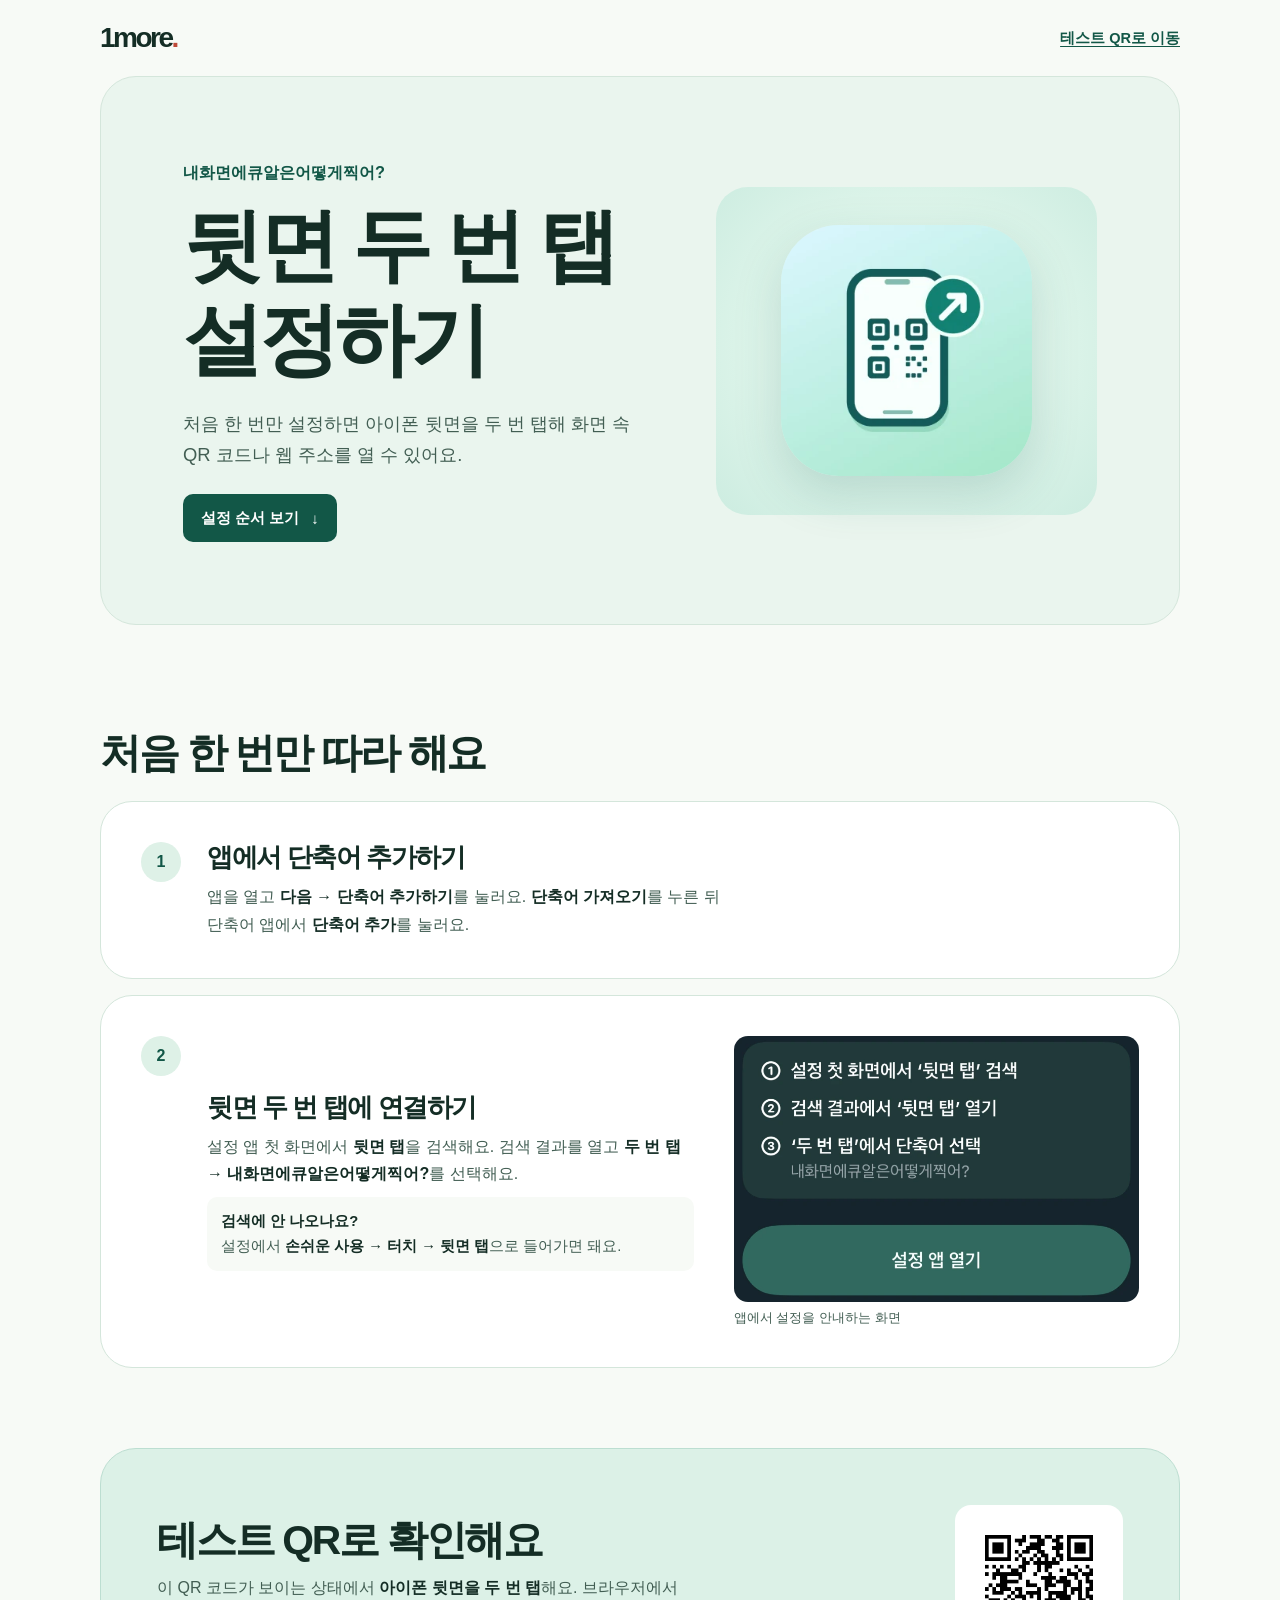
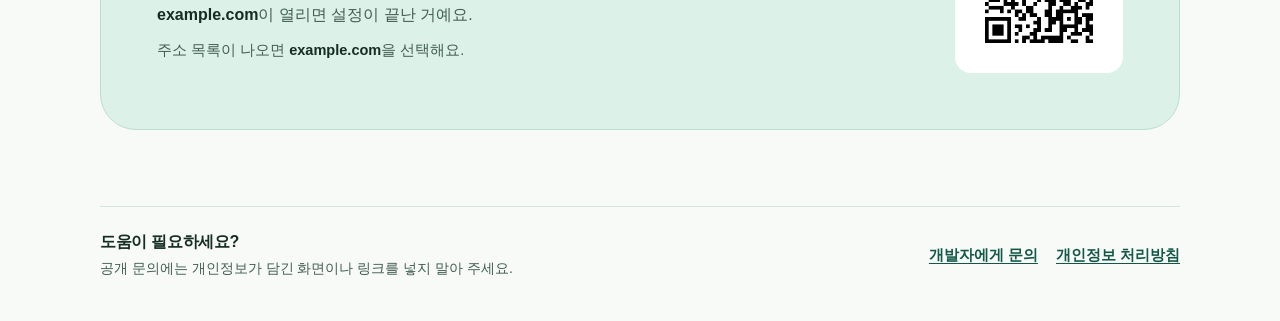
==== screen-link/support/index.html @ 307e25f7 "Redesign the Screen Link setup guide" ====
<!doctype html>
<html lang="ko">
<head>
  <meta charset="utf-8">
  <meta name="viewport" content="width=device-width, initial-scale=1">
  <title>뒷면 두 번 탭 설정하기 · 내화면에큐알은어떻게찍어?</title>
  <meta name="description" content="아이폰 뒷면을 두 번 탭해 화면 속 QR 코드와 웹 주소를 여는 방법을 안내해요.">
  <link rel="canonical" href="https://1more.github.io/screen-link/support/">
  <link rel="stylesheet" href="guide.css">
</head>
<body>
  <header class="shell site-header">
    <a class="brand" href="https://1more.dev/" aria-label="1more 홈">1more<span>.</span></a>
    <a class="text-link" href="#test">테스트 QR로 이동</a>
  </header>

  <main class="shell">
    <section class="hero">
      <div>
        <p class="app-name">내화면에큐알은어떻게찍어?</p>
        <h1>뒷면 두 번 탭<br>설정하기</h1>
        <p>처음 한 번만 설정하면 아이폰 뒷면을 두 번 탭해 화면 속 QR 코드나 웹 주소를 열 수 있어요.</p>
        <a class="button" href="#setup">설정 순서 보기 <span aria-hidden="true">↓</span></a>
      </div>
      <div class="hero-art">
        <img src="app-icon.webp" width="320" height="320" alt="">
      </div>
    </section>

    <section class="setup">
      <h2 id="setup">처음 한 번만 따라 해요</h2>
      <ol class="steps" role="list">
        <li class="step">
          <span class="step-number" aria-hidden="true">1</span>
          <div>
            <h3>앱에서 단축어 추가하기</h3>
            <p>앱을 열고 <strong>다음 → 단축어 추가하기</strong>를 눌러요. <strong>단축어 가져오기</strong>를 누른 뒤 단축어 앱에서 <strong>단축어 추가</strong>를 눌러요.</p>
          </div>
        </li>
        <li class="step">
          <span class="step-number" aria-hidden="true">2</span>
          <div class="connect">
            <div>
              <h3>뒷면 두 번 탭에 연결하기</h3>
              <p>설정 앱 첫 화면에서 <strong>뒷면 탭</strong>을 검색해요. 검색 결과를 열고 <strong>두 번 탭 → 내화면에큐알은어떻게찍어?</strong>를 선택해요.</p>
              <p class="tip"><strong>검색에 안 나오나요?</strong> 설정에서 <strong>손쉬운 사용 → 터치 → 뒷면 탭</strong>으로 들어가면 돼요.</p>
            </div>
            <figure>
              <img src="back-tap-setup.webp" width="800" height="526" alt="앱의 뒷면 탭 연결 안내와 ‘설정 앱 열기’ 버튼" loading="lazy">
              <figcaption>앱에서 설정을 안내하는 화면</figcaption>
            </figure>
          </div>
        </li>
      </ol>
    </section>

    <section class="test" id="test">
      <div>
        <h2>테스트 QR로 확인해요</h2>
        <p>이 QR 코드가 보이는 상태에서 <strong>아이폰 뒷면을 두 번 탭</strong>해요. 브라우저에서 <strong>example.com</strong>이 열리면 설정이 끝난 거예요.</p>
        <p class="test-note">주소 목록이 나오면 <strong>example.com</strong>을 선택해요.</p>
      </div>
      <img src="../test-qr.png" width="386" height="386" alt="example.com으로 이동하는 테스트 QR 코드" loading="lazy">
    </section>
  </main>

  <footer class="shell site-footer">
    <div>
      <h2>도움이 필요하세요?</h2>
      <p>공개 문의에는 개인정보가 담긴 화면이나 링크를 넣지 말아 주세요.</p>
    </div>
    <nav aria-label="지원 링크">
      <a class="text-link" href="https://github.com/1more/1more.github.io/issues/new?title=%5B%ED%99%94%EB%A9%B4%20QR%5D">개발자에게 문의</a>
      <a class="text-link" href="../privacy/">개인정보 처리방침</a>
    </nav>
  </footer>
</body>
</html>
---- screen-link/support/guide.css ----
:root {
  color-scheme: light;
  --ink: #142d25;
  --muted: #425e53;
  --accent: #125747;
  --line: #d4e6db;
  --paper: #f7faf6;
  --radius: clamp(22px, 4vw, 36px);
  font-family: -apple-system, BlinkMacSystemFont, "Apple SD Gothic Neo", "Malgun Gothic", sans-serif;
  color: var(--ink);
  background: var(--paper);
}

*, *::before, *::after { box-sizing: border-box; }
body { margin: 0; word-break: keep-all; overflow-wrap: anywhere; }
h1, h2, h3, p, figure { margin: 0; }
h1, h2, h3 { line-height: 1.18; letter-spacing: -.055em; }
p { color: var(--muted); line-height: 1.7; }
strong { color: var(--ink); }
img { display: block; max-width: 100%; height: auto; }
a { color: var(--accent); }
a:focus-visible { outline: 3px solid #235e9a; outline-offset: 5px; }
[id] { scroll-margin-top: 24px; }

.shell { width: min(1080px, calc(100% - clamp(32px, 8vw, 100px))); margin-inline: auto; }

.site-header {
  display: flex;
  justify-content: space-between;
  align-items: center;
  gap: 12px;
  min-height: 76px;
}

.brand {
  color: var(--ink);
  font-size: 28px;
  font-weight: 800;
  letter-spacing: -.09em;
  text-decoration: none;
}

.brand span { color: #be4a39; }

.text-link {
  display: inline-flex;
  align-items: center;
  min-height: 44px;
  font-size: .91rem;
  font-weight: 650;
  text-underline-offset: .24em;
}

.hero {
  display: grid;
  grid-template-columns: 1.2fr 1fr;
  align-items: center;
  gap: clamp(32px, 6vw, 80px);
  padding: clamp(30px, 7vw, 82px);
  border: 1px solid var(--line);
  border-radius: var(--radius);
  background: #eaf5ee;
}

.hero .app-name {
  color: var(--accent);
  font-size: clamp(.86rem, 2vw, 1.02rem);
  font-weight: 750;
}

.hero h1 {
  margin-block: 12px 20px;
  font-size: clamp(2.3rem, 7vw, 5rem);
}

.hero p:not(.app-name) { max-width: 30rem; font-size: clamp(1rem, 1.8vw, 1.15rem); }

.button {
  display: inline-flex;
  align-items: center;
  gap: 12px;
  min-height: 48px;
  margin-top: 24px;
  padding: 10px 18px;
  border-radius: 10px;
  background: var(--accent);
  color: white;
  font-size: .94rem;
  font-weight: 750;
  text-decoration: none;
}

.button:hover { background: #0a4438; }

.hero-art {
  display: grid;
  place-items: center;
  aspect-ratio: 1.16;
  border-radius: calc(var(--radius) - 4px);
  background: radial-gradient(ellipse at 50% 48%, #f3fff6, #ccece0);
}

.hero-art img {
  width: 66%;
  border-radius: 23%;
  box-shadow: 0 18px 48px #1d645b32;
}

.setup { margin-block: clamp(55px, 9vw, 104px) clamp(42px, 7vw, 80px); }
h2 { font-size: clamp(1.65rem, 4vw, 2.55rem); }
h3 { font-size: clamp(1.25rem, 3vw, 1.65rem); }

.steps {
  display: grid;
  gap: 16px;
  margin: 24px 0 0;
  padding: 0;
  list-style: none;
}

.step {
  display: grid;
  grid-template-columns: auto minmax(0, 1fr);
  align-items: start;
  gap: clamp(14px, 3vw, 26px);
  padding: clamp(20px, 4vw, 40px);
  border: 1px solid var(--line);
  border-radius: calc(var(--radius) - 4px);
  background: white;
}

.step-number {
  display: grid;
  width: 2.5rem;
  aspect-ratio: 1;
  place-items: center;
  border-radius: 50%;
  background: #def1e7;
  color: var(--accent);
  font-weight: 800;
}

.step p, .test p { max-width: 34rem; margin-top: 10px; }

.connect {
  display: grid;
  grid-template-columns: 1.2fr 1fr;
  align-items: center;
  gap: clamp(18px, 4vw, 40px);
}

.tip {
  padding: 12px 14px;
  border-radius: 10px;
  background: var(--paper);
  font-size: .92rem;
}

.tip strong:first-child { display: block; }

.connect img { width: 100%; border-radius: 14px; }
figcaption { margin-top: 7px; color: var(--muted); font-size: .83rem; }

.test {
  display: grid;
  grid-template-columns: minmax(0, 1fr) auto;
  align-items: center;
  gap: clamp(22px, 5vw, 64px);
  padding: clamp(24px, 5vw, 56px);
  border: 1px solid #bcded1;
  border-radius: var(--radius);
  background: #dcf1e7;
}

.test .test-note { font-size: .91rem; }

.test img {
  box-sizing: content-box;
  width: min(27vw, 144px);
  padding: 12px;
  border-radius: 16px;
  background: white;
}

.site-footer {
  display: flex;
  justify-content: space-between;
  align-items: start;
  flex-wrap: wrap;
  gap: 12px 24px;
  margin-top: clamp(42px, 7vw, 76px);
  padding-block: 26px 40px;
  border-top: 1px solid var(--line);
}

.site-footer h2 { font-size: 1rem; letter-spacing: -.02em; }
.site-footer p { margin-top: 5px; font-size: .87rem; }
.site-footer nav { display: flex; flex-wrap: wrap; gap: 0 18px; }

@media (max-width: 640px) {
  .site-header { min-height: 64px; }
  .hero, .connect, .test { grid-template-columns: 1fr; }
  .hero-art { aspect-ratio: 1.9; }
  .hero-art img { width: min(32%, 148px); }
  .step { grid-template-columns: 1fr; }
  .test img { width: min(45vw, 144px); justify-self: center; }
}
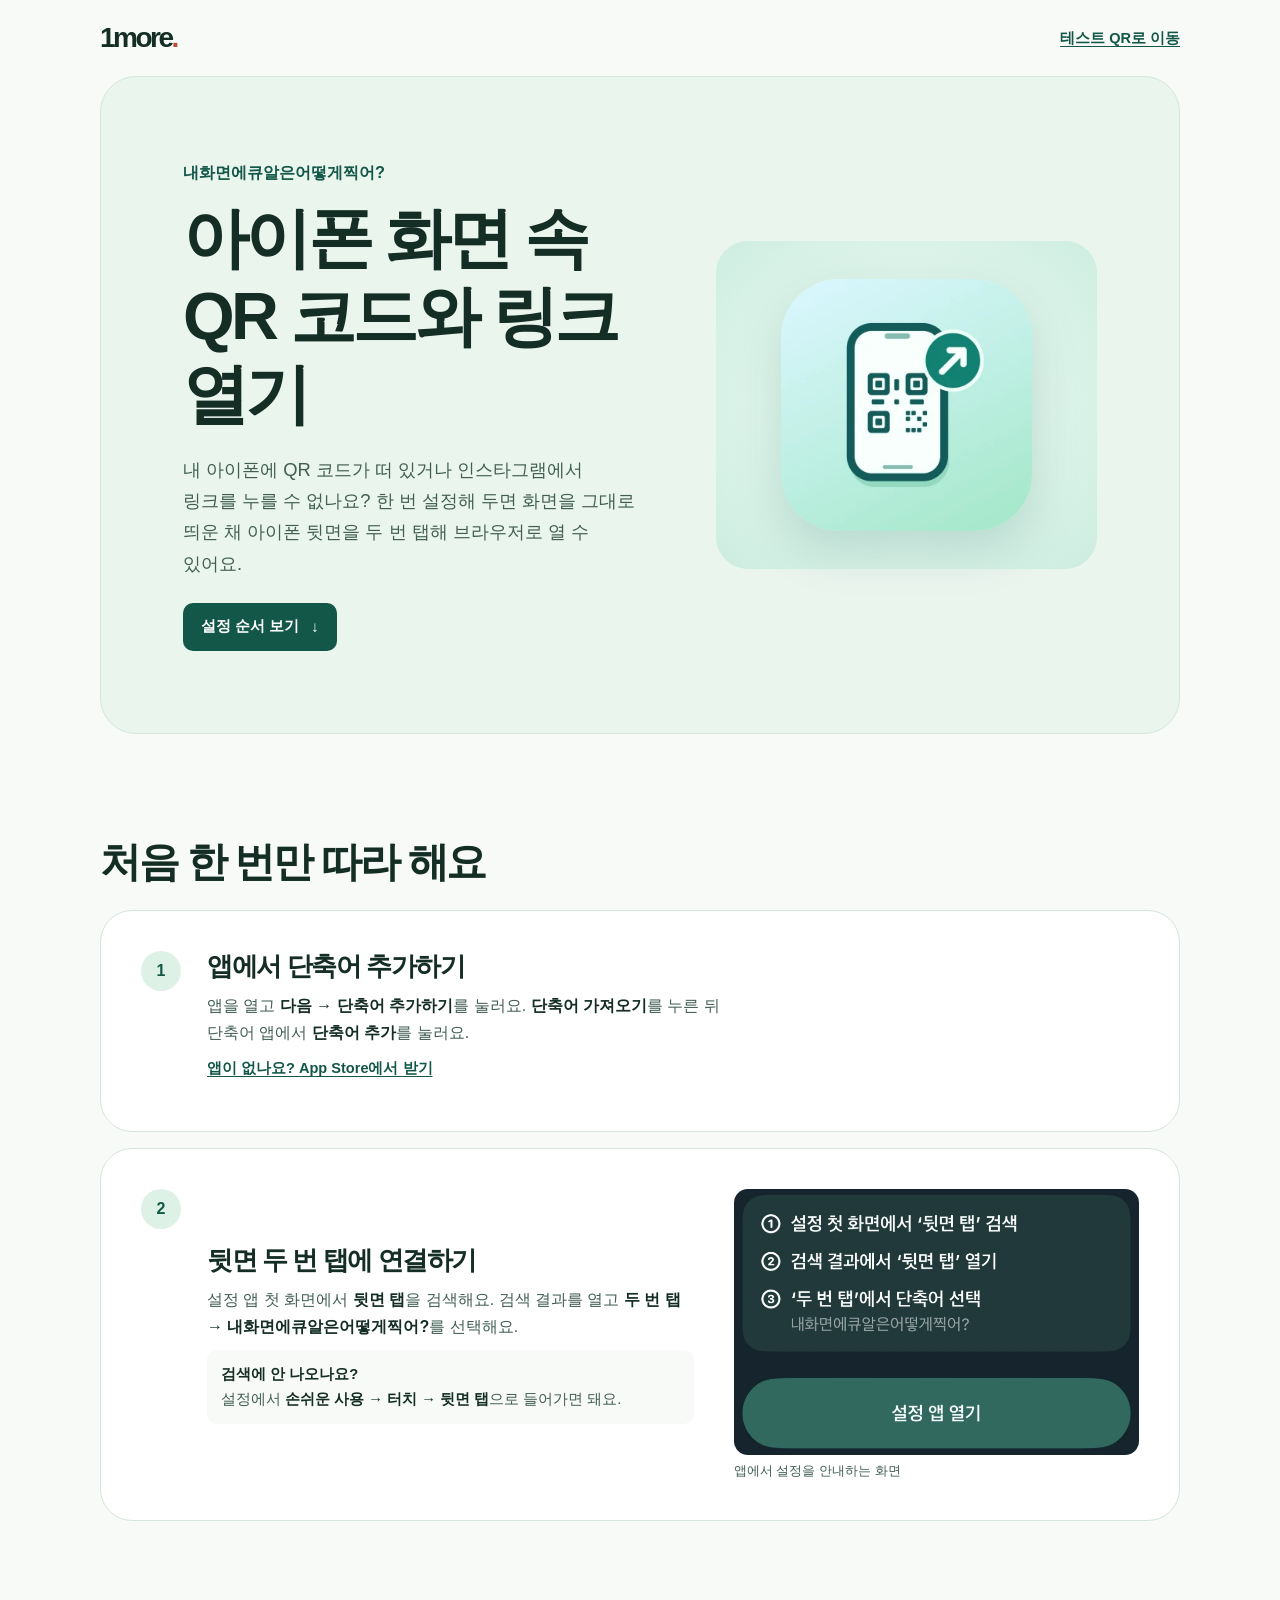
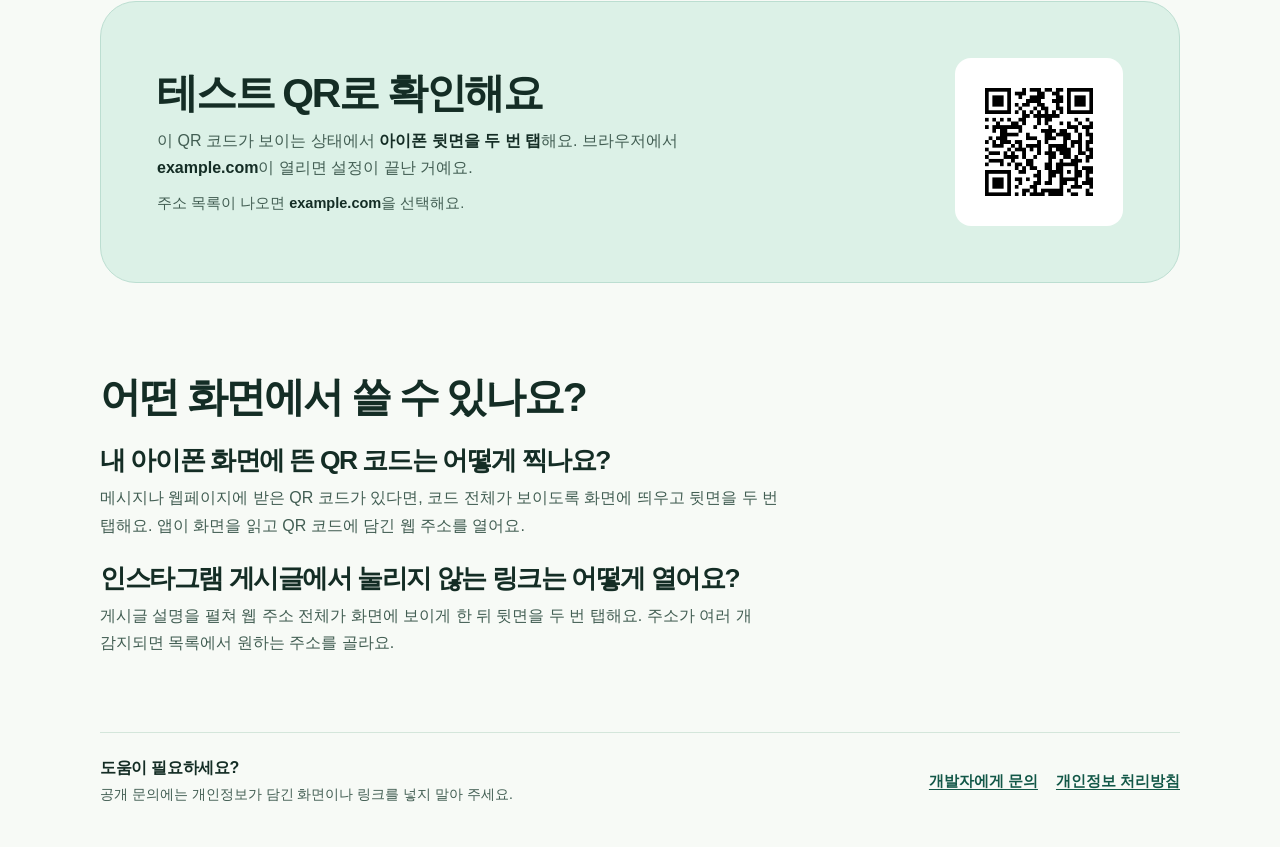
==== commit 49475f40: "Improve search discovery for the Screen Link guide" ====
--- a/screen-link/support/index.html
+++ b/screen-link/support/index.html
@@ -3,8 +3,8 @@
 <head>
   <meta charset="utf-8">
   <meta name="viewport" content="width=device-width, initial-scale=1">
-  <title>뒷면 두 번 탭 설정하기 · 내화면에큐알은어떻게찍어?</title>
-  <meta name="description" content="아이폰 뒷면을 두 번 탭해 화면 속 QR 코드와 웹 주소를 여는 방법을 안내해요.">
+  <title>아이폰 화면 속 QR 코드 찍는 법과 링크 여는 법 | 1more</title>
+  <meta name="description" content="아이폰에 뜬 QR 코드나 인스타그램에서 눌리지 않는 링크를 여는 방법이에요. 뒷면 두 번 탭을 한 번만 설정하고 테스트 QR로 확인해 보세요.">
   <link rel="canonical" href="https://1more.github.io/screen-link/support/">
   <link rel="stylesheet" href="guide.css">
 </head>
@@ -18,8 +18,8 @@
     <section class="hero">
       <div>
         <p class="app-name">내화면에큐알은어떻게찍어?</p>
-        <h1>뒷면 두 번 탭<br>설정하기</h1>
-        <p>처음 한 번만 설정하면 아이폰 뒷면을 두 번 탭해 화면 속 QR 코드나 웹 주소를 열 수 있어요.</p>
+        <h1>아이폰 화면 속<br>QR 코드와 링크 열기</h1>
+        <p>내 아이폰에 QR 코드가 떠 있거나 인스타그램에서 링크를 누를 수 없나요? 한 번 설정해 두면 화면을 그대로 띄운 채 아이폰 뒷면을 두 번 탭해 브라우저로 열 수 있어요.</p>
         <a class="button" href="#setup">설정 순서 보기 <span aria-hidden="true">↓</span></a>
       </div>
       <div class="hero-art">
@@ -35,6 +35,7 @@
           <div>
             <h3>앱에서 단축어 추가하기</h3>
             <p>앱을 열고 <strong>다음 → 단축어 추가하기</strong>를 눌러요. <strong>단축어 가져오기</strong>를 누른 뒤 단축어 앱에서 <strong>단축어 추가</strong>를 눌러요.</p>
+            <a class="text-link" href="https://apps.apple.com/kr/app/id6837779385">앱이 없나요? App Store에서 받기</a>
           </div>
         </li>
         <li class="step">
@@ -62,6 +63,17 @@
       </div>
       <img src="../test-qr.png" width="386" height="386" alt="example.com으로 이동하는 테스트 QR 코드" loading="lazy">
     </section>
+    <section class="questions">
+      <h2>어떤 화면에서 쓸 수 있나요?</h2>
+      <div>
+        <h3>내 아이폰 화면에 뜬 QR 코드는 어떻게 찍나요?</h3>
+        <p>메시지나 웹페이지에 받은 QR 코드가 있다면, 코드 전체가 보이도록 화면에 띄우고 뒷면을 두 번 탭해요. 앱이 화면을 읽고 QR 코드에 담긴 웹 주소를 열어요.</p>
+      </div>
+      <div>
+        <h3>인스타그램 게시글에서 눌리지 않는 링크는 어떻게 열어요?</h3>
+        <p>게시글 설명을 펼쳐 웹 주소 전체가 화면에 보이게 한 뒤 뒷면을 두 번 탭해요. 주소가 여러 개 감지되면 목록에서 원하는 주소를 골라요.</p>
+      </div>
+    </section>
   </main>
 
   <footer class="shell site-footer">
--- a/screen-link/support/guide.css
+++ b/screen-link/support/guide.css
@@ -70,7 +70,7 @@
 
 .hero h1 {
   margin-block: 12px 20px;
-  font-size: clamp(2.3rem, 7vw, 5rem);
+  font-size: clamp(2.1rem, 5.7vw, 4.15rem);
 }
 
 .hero p:not(.app-name) { max-width: 30rem; font-size: clamp(1rem, 1.8vw, 1.15rem); }
@@ -182,6 +182,10 @@
   background: white;
 }
 
+.questions { margin-top: clamp(46px, 8vw, 90px); }
+.questions > div { margin-top: 24px; }
+.questions p { max-width: 44rem; margin-top: 8px; }
+
 .site-footer {
   display: flex;
   justify-content: space-between;
